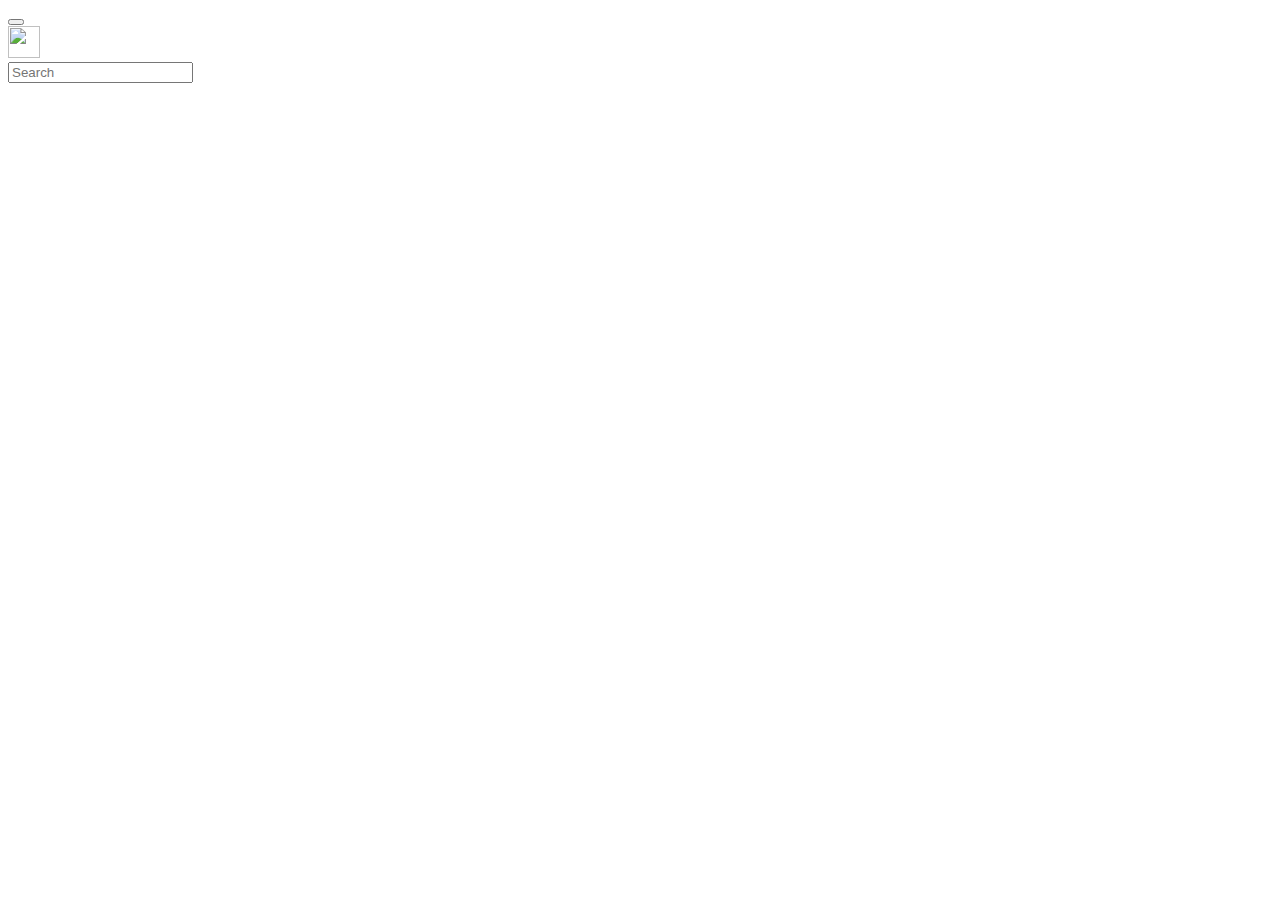
==== second.html @ a64ab764 "부트스트랩 퍼블리싱 연습" ====
<!doctype html>
<html lang="ko">
<head>
  <!-- Required meta tags -->
  <meta charset="utf-8">
  <meta name="viewport" content="width=device-width, initial-scale=1, shrink-to-fit=no">
  <!-- Bootstrap CSS -->
  <link rel="stylesheet" href="./css/bootstrap.min.css">
  <link rel="stylesheet" href="./css/custom/common.css">
  <link rel="stylesheet" href="./css/custom/side-nav.css">
  <link rel="stylesheet" href="./css/font/boxicons-2.1.1/css/boxicons.min.css">
  <!-- Optional JavaScript -->
  <!-- jQuery first, then Popper.js, then Bootstrap JS -->
  <script src="https://code.jquery.com/jquery-3.3.1.slim.min.js" integrity="sha384-q8i/X+965DzO0rT7abK41JStQIAqVgRVzpbzo5smXKp4YfRvH+8abtTE1Pi6jizo" crossorigin="anonymous"></script>
  <script src="https://cdnjs.cloudflare.com/ajax/libs/popper.js/1.14.3/umd/popper.min.js" integrity="sha384-ZMP7rVo3mIykV+2+9J3UJ46jBk0WLaUAdn689aCwoqbBJiSnjAK/l8WvCWPIPm49" crossorigin="anonymous"></script>
  <script src="./js/bootstrap.min.js"></script>
  <script src="./js/custom/common.js"></script>

  <title>Hello, world!</title>

</head>
<body>

<div class="container-fluid">
  <div class="row">
    <div class="col-lg-3 col-md-4 d-md-block " style="display: none">
      <nav class="navbar navbar-expand-md navbar-dark bg-dark">
        <div class="d-flex flex-column flex-shrink-0 text-white bg-dark ps-3 pe-3" id="side-nav">
          
          <div class="row justify-content-center pt-5">
            <div class="col-auto">
              <a href="#" class="navbar-brand">
                <i class='bx bx-layer h3'></i>
                <span class="h3">MOKAIM</span>
              </a>
            </div>
          </div>
          <hr class="mt-5">
          <ul class="nav nav-pills flex-column mb-auto">
            <li class="nav-item">
              <a href="#" class="nav-link active" aria-current="page">
                <i class='bx bx-layer me-2'></i>
                <span>HOME</span>
              </a>
            </li>
            <li>
              <a href="#" class="nav-link text-white">
                <i class='bx bx-layer me-2'></i>
                <span>CUSTOMER</span>

              </a>
            </li>
            <li>
              <a href="#" class="nav-link text-white">
                <i class='bx bx-layer me-2'></i>
                <span>CUSTOMER</span>

              </a>
            </li>
          </ul>
          <hr>
          <div class="nav-link text-white">
            <!--      <a href="#" class="d-flex align-items-center text-white text-decoration-none">
                  </a>-->
            <a href="#" class="text-white text-decoration-none">
              <i class='bx bx-layer nav-side-logo-icon me-2'></i>
              <span>SIGN OUT</span>
            </a>
          </div>

        </div>
      </nav>
    </div>

    <div class="col-lg-9 col-md-8 col-sm-12">
      <nav class="navbar navbar-expand-md navbar-dark bg-dark">
        <div class="container-fluid pt-5 ps-0 ">
          <div class="col-md-9">
            <button class="navbar-toggler" type="button" data-bs-toggle="collapse" data-bs-target="#navSearchBar" aria-controls="navSearchBar" aria-expanded="false" aria-label="Toggle navigation">
              <span class="navbar-toggler-icon"></span>
            </button>

            <form class="d-md-block" style="position: relative; display: none;">
              <i class='bx bx-search-alt text-white h3 search-icon'></i>
              <input class="form-control search-bar" type="search" placeholder="Search" aria-label="Search" data-toggle="collapse">
            </form>

          </div>

          <div class="col-md-3 d-flex justify-content-end">
            <div class="col-lg-9 col-md-7 pe-md-2 pe-3">
              <a href="#" class="navbar-notification d-flex justify-content-end">
                <i class='bx bxs-bell'></i>
              </a>
            </div>
            <div class="col-lg-3 col-md-5 d-flex justify-content-center align-items-center">
              <a href="#" class="d-flex align-items-center text-white text-decoration-none">
                <img src="./img/java.png" alt="" width="32" height="32" class="img-thumbnail rounded-circle">
              </a>
            </div>
          </div>


        </div>
        <div>

        </div>
        <form class="d-md-none mt-5 w-100">
          <i class='bx bx-search-alt text-white h3 search-icon'></i>
          <input class="form-control search-bar" type="search" placeholder="Search" aria-label="Search" data-toggle="collapse">
        </form>

      </nav>
    </div>

  </div>
</div>



<!--
<div class="container-fluid">
  <div class="row">

    <div class="col-lg-3 col-md-4 d-md-block" style="display: none">

    </div>


    <div class="col-lg-9 col-md-8 col-sm-12">
      <main>

      </main>
      <div class="row">
        <div class="col-12">
          <img src="./img/home/banner.svg" class="img-fluid">

        </div>
      </div>
      <div class="row">
        <div class="col-lg-4 col-md-6 text-white">
          test1
        </div>
        <div class="col-lg-4 col-md-6 text-white">
          test1
        </div>
        <div class="col-lg-4 col-md-6 text-white">
          test1
        </div>

      </div>
    </div>

  </div>
</div>-->


</body>
</html>
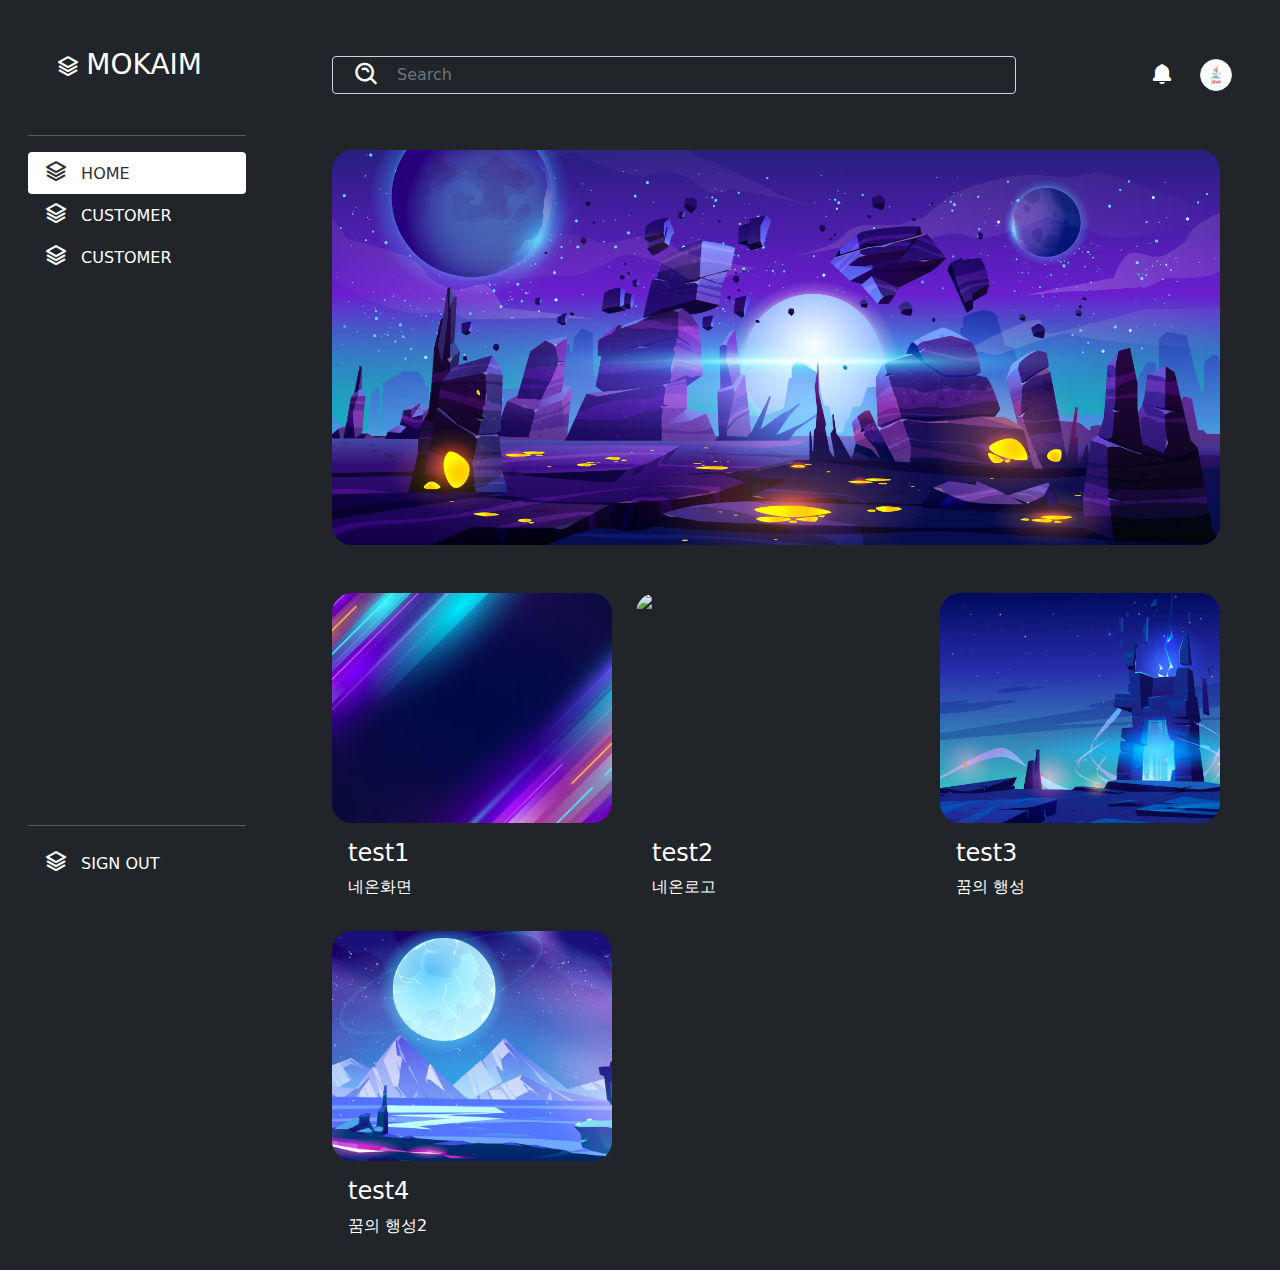
==== commit c7fc52eb: "메인화면 퍼블완료" ====
--- a/second.html
+++ b/second.html
@@ -24,9 +24,9 @@
 <div class="container-fluid">
   <div class="row">
     <div class="col-lg-3 col-md-4 d-md-block " style="display: none">
-      <nav class="navbar navbar-expand-md navbar-dark bg-dark">
-        <div class="d-flex flex-column flex-shrink-0 text-white bg-dark ps-3 pe-3" id="side-nav">
-          
+      <nav class="navbar navbar-expand-md navbar-dark bg-dark" id="side-nav">
+        <div class="d-flex flex-column flex-shrink-0 text-white bg-dark ps-3 pe-3 pb-3" id="side-nav-container">
+
           <div class="row justify-content-center pt-5">
             <div class="col-auto">
               <a href="#" class="navbar-brand">
@@ -72,9 +72,9 @@
       </nav>
     </div>
 
-    <div class="col-lg-9 col-md-8 col-sm-12">
+    <div class="col-lg-9 col-md-8 col-sm-12 ">
       <nav class="navbar navbar-expand-md navbar-dark bg-dark">
-        <div class="container-fluid pt-5 ps-0 ">
+        <div class="container-fluid pt-5 ps-0">
           <div class="col-md-9">
             <button class="navbar-toggler" type="button" data-bs-toggle="collapse" data-bs-target="#navSearchBar" aria-controls="navSearchBar" aria-expanded="false" aria-label="Toggle navigation">
               <span class="navbar-toggler-icon"></span>
@@ -105,12 +105,64 @@
         <div>
 
         </div>
-        <form class="d-md-none mt-5 w-100">
+<!--        <form class="d-md-none mt-5 w-100">
           <i class='bx bx-search-alt text-white h3 search-icon'></i>
           <input class="form-control search-bar" type="search" placeholder="Search" aria-label="Search" data-toggle="collapse">
-        </form>
+        </form>-->
 
       </nav>
+
+      <main class="mt-5 me-lg-5">
+        <div class="row">
+          <article class="col-12 mb-5">
+            <img src="./img/home/new_banner.jpg" class="img-fluid banner-radius">
+
+          </article>
+        </div>
+        <div class="row">
+          <article class="col-lg-4 col-6">
+            <div class="d-flex flex-column justify-content-center text-white ">
+              <img src="./img/home/neon.jpg" class="img-fluid article-radius ">
+              <div class="m-3">
+                <p class="h4">test1</p>
+                <p>네온화면</p>
+              </div>
+            </div>
+          </article>
+
+          <article class="col-lg-4 col-6">
+            <div class="d-flex flex-column justify-content-center text-white ">
+              <img src="./img/home/neon_logo.jpg" class="img-fluid article-radius ">
+              <div class="m-3">
+                <p class="h4">test2</p>
+                <p>네온로고</p>
+              </div>
+            </div>
+          </article>
+
+          <article class="col-lg-4 col-6">
+            <div class="d-flex flex-column justify-content-center text-white img">
+              <img src="./img/home/dream-planet.jpg" class="img-fluid article-radius">
+              <div class="m-3">
+                <p class="h4">test3</p>
+                <p>꿈의 행성</p>
+              </div>
+            </div>
+          </article>
+
+          <article class="col-lg-4 col-6">
+            <div class="d-flex flex-column justify-content-center text-white ">
+              <img src="./img/home/dream-planet-02.jpg" class="img-fluid article-radius ">
+              <div class="m-3">
+                <p class="h4">test4</p>
+                <p>꿈의 행성2</p>
+              </div>
+            </div>
+          </article>
+
+        </div>
+
+      </main>
     </div>
 
   </div>
@@ -118,42 +170,5 @@
 
 
 
-<!--
-<div class="container-fluid">
-  <div class="row">
-
-    <div class="col-lg-3 col-md-4 d-md-block" style="display: none">
-
-    </div>
-
-
-    <div class="col-lg-9 col-md-8 col-sm-12">
-      <main>
-
-      </main>
-      <div class="row">
-        <div class="col-12">
-          <img src="./img/home/banner.svg" class="img-fluid">
-
-        </div>
-      </div>
-      <div class="row">
-        <div class="col-lg-4 col-md-6 text-white">
-          test1
-        </div>
-        <div class="col-lg-4 col-md-6 text-white">
-          test1
-        </div>
-        <div class="col-lg-4 col-md-6 text-white">
-          test1
-        </div>
-
-      </div>
-    </div>
-
-  </div>
-</div>-->
-
-
 </body>
 </html>--- a/css/custom/common.css
+++ b/css/custom/common.css
@@ -0,0 +1,91 @@
+root {
+    --navbar-color : #212529;
+}
+
+body {
+    background-color: var(--bs-dark);
+}
+
+#top-nav {
+    height: 20vh;
+}
+
+
+.navbar .search-bar{
+    background-color: var(--navbar-color) !important;
+    color: white; !important;
+    padding-left: 4rem;
+}
+
+input[type="search"]:focus{
+    border-color: rgba(255, 255, 255, 0.8);
+    box-shadow: 0 1px 1px rgba(0, 0, 0, 0.075) inset, 0 0 8px rgba(255, 156, 156, 0.6);
+}
+
+/*Search Form 에서 입력하였을 경우 표준 x버튼 없앰*/
+/* IE의 경우 */
+input::-ms-clear,
+input::-ms-reveal{
+    display:none;
+}
+/* 크롬이나 엣지의 경우 */
+input::-webkit-search-decoration,
+input::-webkit-search-cancel-button,
+input::-webkit-search-results-button,
+input::-webkit-search-results-decoration{
+    display:none;
+}
+
+.img-thumbnail {
+    height: 2rem;
+}
+
+.navbar-notification {
+    padding-top: 0.3125rem;
+    padding-bottom: 0.3125rem;
+    padding-left: 0.3125rem;
+    padding-right: 0.3125rem;
+    margin-right: auto;
+    font-size: 1.5rem;
+    text-decoration: none;
+    white-space: nowrap;
+}
+
+.navbar-dark .navbar-notification {
+    color: #fff;
+}
+.navbar-dark .navbar-notification:hover, .navbar-dark .navbar-notification:focus {
+    color: #9b9b9b;
+}
+
+.navbar-notification-md {
+    margin-right: 1rem;
+}
+
+.search-icon {
+    position: absolute;
+    display: block;
+    width: 2.375rem;
+    height: 2.375rem;
+    line-height: 2.375rem !important;
+    text-align: center;
+    pointer-events: none;
+    margin-left: 1rem;
+
+}
+
+.banner-radius,.article-radius {
+    border-radius: 1.25rem;
+}
+
+
+/*
+https://www.digitalocean.com/community/tutorials/css-cropping-images-object-fit
+CSS 개체 에 맞게 이미지를 확장하고 자르는 방법
+*/
+.article-radius {
+    object-fit: cover;
+    height: 230px;
+}
+
+
--- a/css/custom/side-nav.css
+++ b/css/custom/side-nav.css
@@ -0,0 +1,30 @@
+#side-nav-container {
+    min-height: 100vh;
+    width: 250px;
+
+}
+
+.nav-link.active {
+    color: #2f2f2f !important;
+    background-color: #fff !important;
+}
+
+#side-nav-container i {
+    font-size: 1.5rem;
+    vertical-align: -0.125em;
+}
+
+
+
+.layout_test {
+    border-style: solid;
+    border-color : white;
+    border-width: 1px;
+}
+
+
+#side-nav {
+    position: fixed;
+    top: 0;
+    bottom: 0;
+}